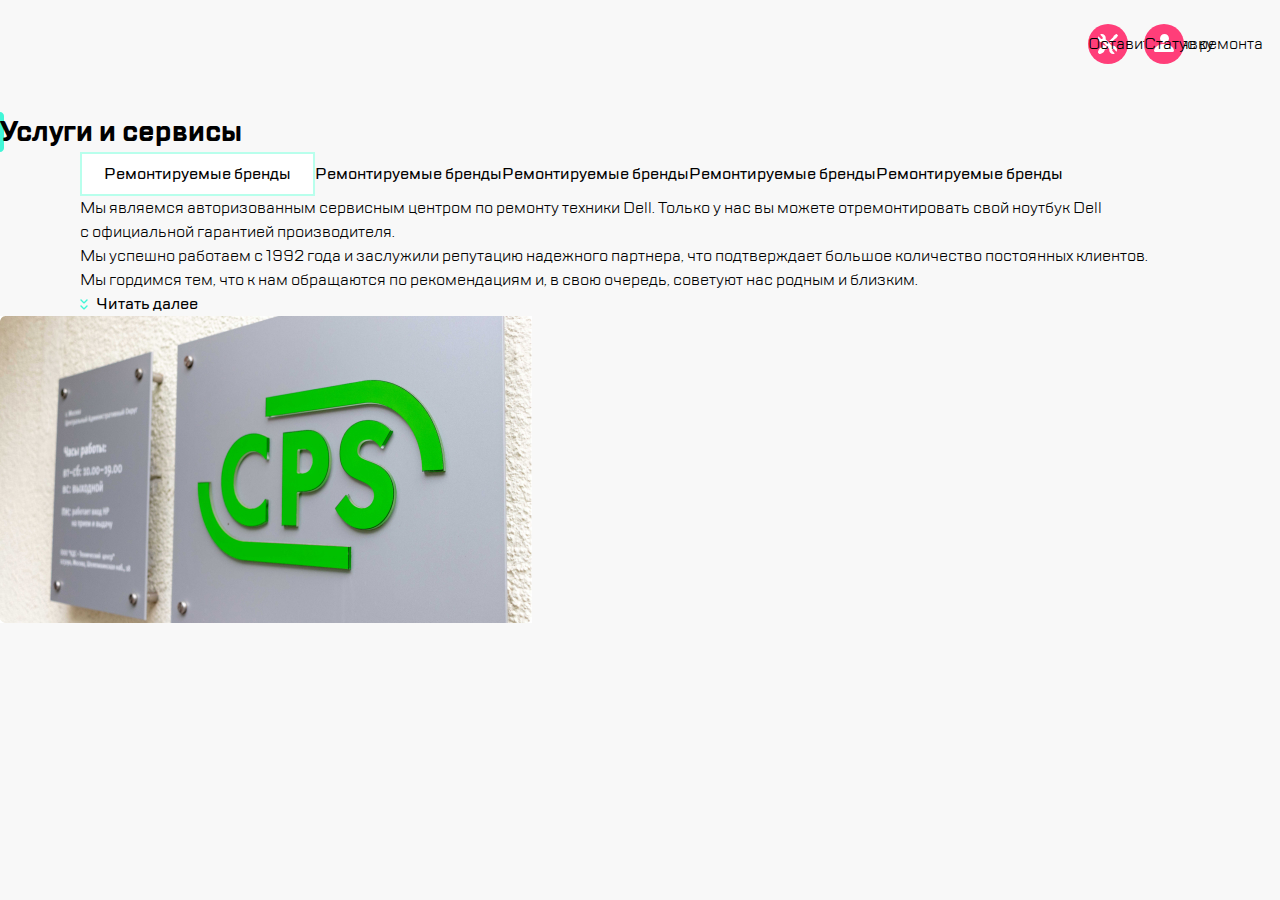
==== index.html @ ed2ea886 "All adaptives exept desktop" ====
<!DOCTYPE html>
<html lang="ru">
<head>
  <meta charset="UTF-8">
  <meta http-equiv="X-UA-Compatible" content="IE=edge">
  <meta name="viewport" content="width=device-width, initial-scale=1.0">
  <title>CPS</title>
  <link rel="stylesheet" href="css/normalize.css">
  <link rel="stylesheet" href="css/style.css">
</head>
<body>
  <header class="page-header">
    <nav class="nav page-header__nav">
      <div class="container nav__container">
        <div class="nav__menu-buttons">
          <button class="nav__button nav__button--burger" title="Меню"></button>
          <a href="#" class="logo logo__link">
            <img src="img/logo.svg" alt="Логотип" class="logo__img">
          </a>
        </div>
        <div class="nav__corner-buttons">
          <button class="nav__button nav__button--repair corner-button"></button>
          <button class="nav__button nav__button--status corner-button"></button>
        </div>
      </div>
    </nav>
    <h1 class="header__title">Услуги и сервисы</h1>
  </header>
  <main class="main">
    <section class="info">
      <div class="choose-list">
        <div class="container choose-list__container">
          <ul class="info__list">
            <li class="info__list-item">
              <button class="info__button info__button--active" title="Ремонтируемые бренды">
                Ремонтируемые бренды
              </button>
            </li>
            <li class="info__list-item">
              <button class="info__button">
                Ремонтируемые бренды
              </button>
            </li>
            <li class="info__list-item">
              <button class="info__button">
                Ремонтируемые бренды
              </button>
            </li>
            <li class="info__list-item">
              <button class="info__button">
                Ремонтируемые бренды
              </button>
            </li>
            <li class="info__list-item">
              <button class="info__button">
                Ремонтируемые бренды
              </button>
            </li>
          </ul>
          <a href="#" class="info__link">Отзывы</a>
        </div>
      </div>
      <div class="description-area">
        <div class="container description-area__container">
          <div class="description-area__content">
            <div class="description-area__text">
              <p class="description-area__paragraph">Мы&nbsp;являемся авторизованным сервисным центром по&nbsp;ремонту техники Dell. Только у&nbsp;нас вы&nbsp;можете отремонтировать свой ноутбук Dell с&nbsp;официальной гарантией производителя.</p>
              <p class="description-area__paragraph">Мы&nbsp;успешно работаем с&nbsp;1992 года и&nbsp;заслужили репутацию надежного партнера, что подтверждает большое количество постоянных клиентов. Мы&nbsp;гордимся тем, что к&nbsp;нам обращаются по&nbsp;рекомендациям&nbsp;и, в&nbsp;свою очередь, советуют нас родным и&nbsp;близким.</p>
            </div>
            <button class="description-area__opener-button" title="Читать далее">Читать далее</button>
          </div>
        </div>
        <img src="img/info.jpg" alt="Фото CPS" class="description-area__img">
      </div>
    </section>
  </main>
</body>
</html>
---- css/style.css ----
html {
  box-sizing: border-box;
}

*,
*::before,
*::after {
  box-sizing: inherit;
}

a {
  color: inherit;
  text-decoration: none;
}

img {
  max-width: 100%;
  vertical-align: top;
}

ul, ol {
  margin: 0;
  padding: 0;
  list-style: none;
  font-size: 0;
}

h1,
h2,
h3,
h4,
h5,
h6,
p {
  margin: 0;
}

button {
  padding: 0;
}

@font-face {
  font-family: "TTLakes";
  src: local("TTLakes-Regular"),
    url("../fonts/TTLakes-Regular.woff") format("woff");
  font-weight: 400;
  font-style: normal;
  font-display: swap;
}

@font-face {
  font-family: "TTLakes";
  src: local("TTLakes-Bold"),
    url("../fonts/TTLakes-Bold.woff") format("woff");
  font-weight: 700;
  font-style: normal;
  font-display: swap;
}

@font-face {
  font-family: "TTLakes";
  src: local("TTLakes-Medium"),
    url("../fonts/TTLakes-Medium.woff") format("woff");
  font-weight: 500;
  font-style: normal;
  font-display: swap;
}

body {
  font-family: "TTLakes", Arial, Helvetica, sans-serif;
  background: #F8F8F8;
}

.page-header__nav {
  margin-bottom: 24px;
}

.nav__menu-buttons {
  display: flex;
  align-items: center;
}

.nav__button {
  width: 40px;
  height: 40px;
  border: none;
  cursor: pointer;
}

.nav__button--burger {
  background: url(../img/burger.svg);
}

.logo__img {
  width: 97px;
  height: 51px;
}

.nav__corner-buttons {
  margin-left: auto;
  display: flex;
  align-items: center;
}

.nav__button--repair {
  background: url(../img/repair.svg);
  margin-right: 16px;
}

.nav__button--status {
  background: url(../img/status.svg);
}

.header__title {
  font-size: 28px;
  line-height: 40px;
  font-weight: 700;
  background: url(../img/highlight.svg) no-repeat;
}

.info__list {
  display: flex;
  align-items: center;
  overflow-y: scroll;
  scrollbar-width: none;
  -ms-overflow-style: none;
}

.info__list::-webkit-scrollbar {
  width: 0;
}

.info__button {
  border: none;
  background-color: transparent;
  cursor: pointer;
  font-size: 16px;
  line-height: 24px;
  font-weight: 500;
  white-space: nowrap;
}

.info__button--active {
  padding: 8px 22px;
  border: 2px solid #B8FFEC;
  background: #fff;
}

.info__link {
  display: none;
}

.description-area__paragraph {
  font-size: 16px;
  line-height: 24px;
  font-weight: 400;
}

.description-area__opener-button {
  padding-left: 16px;
  font-size: 16px;
  line-height: 24px;
  font-weight: 500;
  border: none;
  background-color: transparent;
  cursor: pointer;
  background: url(../img/opener-icon.svg) no-repeat left center;
}

.description-area__content {
  display: flex;
  flex-direction: column;
  align-items: flex-start;
}

.description-area__container {
  display: flex;
  align-items: flex-start;
}

@media (min-width: 320px) and (max-width: 767px) {
  .container {
    width: 100%;
    height: 88px;
  }

  .nav__container {
    display: flex;
    align-items: center;
    padding: 24px 16px;
    background: #fff;
    border-bottom: 1px solid #D9FFF5;
  }

  .nav__button--burger {
    margin-right: 17px;
  }

  .logo__link::after {
    content: "";
    position: absolute;
    top: 28px;
    left: 186px;
    height: 32px;
    border-left: 2px solid #EAEAEA;
    cursor: auto;
  }

  .nav__button-text {
    display: none;
  }

  .header__title {
    padding-left: 16px;
  }

  .page-header {
    margin-bottom: 24px;
  }

  .choose-list__container {
    padding-left: 16px;
  }

  .info__list-item:not(:last-child) {
    margin-right: 20px;
  }

  .info__list {
    margin-bottom: 24px;
  }

  .description-area__text {
    height: 140px;
    overflow: hidden;
    margin-bottom: 16px;
  }

  .description-area__paragraph:first-child {
    margin-bottom: 16px;
  }

  .description-area {
    display: flex;
    flex-direction: column;
  }

  .description-area__container {
    flex: 1 1 100%;
    padding: 0 16px;
    margin-bottom: 16px;
  }
}

@media (min-width: 768px) and (max-width: 1119px) {
  .container {
    width: 100%;
    height: 88px;
  }

  .nav__container {
    position: relative;
    display: flex;
    align-items: center;
    padding: 24px;
    background: #fff;
    border-bottom: 1px solid #D9FFF5;
  }

  .nav__button--burger {
    margin-right: 42px;
  }

  .nav__button--burger::after {
    content: "";
    position: absolute;
    top: 28px;
    left: 84px;
    height: 32px;
    border-left: 2px solid #EAEAEA;
    cursor: auto;
  }

  .nav__button-text {
    display: none;
  }

  .page-header {
    margin-bottom: 32px;
  }

  .info__list-item:not(:last-child) {
    margin-right: 16px;
  }

  .header__title {
    padding-left: 24px;
  }

  .choose-list__container {
    padding-left: 24px;
  }

  .description-area {
    display: flex;
    align-items: flex-start;
  }

  .description-area__container {
    padding-left: 24px;
    width: auto;
  }

  .description-area__text {
    width: 320px;
    height: 190px;
    overflow: hidden;
    margin-bottom: 10px;
  }

  .description-area__paragraph:first-child {
    margin-bottom: 24px;
  }

  .description-area__img {
    width: 360px;
  }
}

@media (min-width: 1120px) {
  .container {
    width: 1120px;
    margin: 0 auto;
  }

  .nav__container {
    display: flex;
    align-items: center;
    padding: 24px 16px;
  }

  .nav__menu-buttons {
    display: none;
  }

  .nav__corner-buttons:first-child {
    margin-right: 32px;
  }

  .nav__button--repair::before {
    display: inline-block;
    content: 'Оставить заявку';
    font-size: 16px;
    line-height: 24px;
    white-space: nowrap;
    margin-right: 8px;
  }

  .nav__button--status::before {
    display: inline-block;
    content: 'Статус ремонта';
    font-size: 16px;
    line-height: 24px;
    white-space: nowrap;
    margin-right: 8px;
  }

}
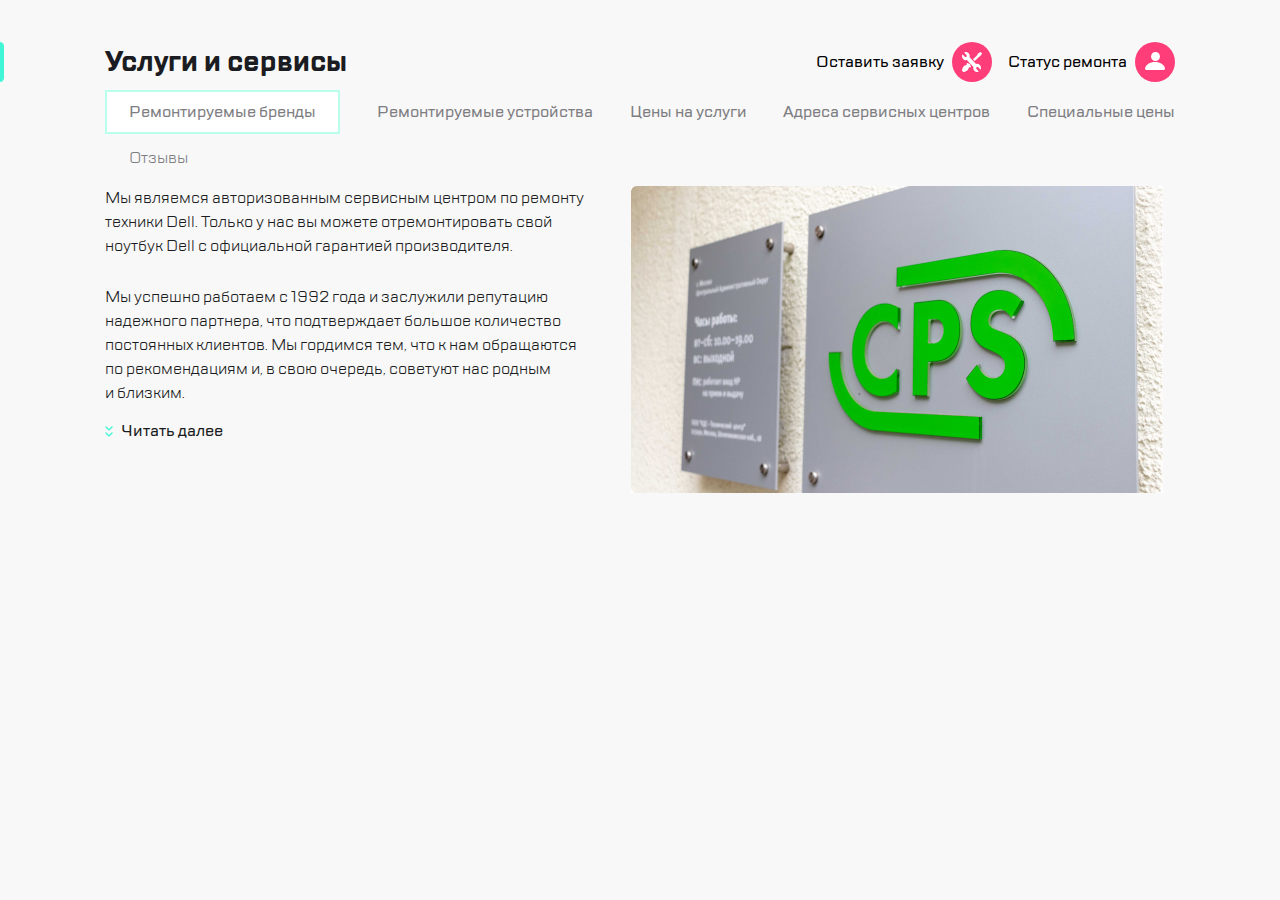
==== commit 873bfcb8: "Html structure reworked, added desktop adaptive" ====
--- a/index.html
+++ b/index.html
@@ -10,21 +10,32 @@
 </head>
 <body>
   <header class="page-header">
-    <nav class="nav page-header__nav">
-      <div class="container nav__container">
-        <div class="nav__menu-buttons">
-          <button class="nav__button nav__button--burger" title="Меню"></button>
-          <a href="#" class="logo logo__link">
-            <img src="img/logo.svg" alt="Логотип" class="logo__img">
-          </a>
+    <div class="container page-header-container">
+      <nav class="nav page-header__nav">
+        <div class="nav__area">
+          <div class="nav__menu-buttons">
+            <button class="nav__button nav__button--burger" title="Меню"></button>
+            <a href="#" class="logo logo__link">
+              <img src="img/logo.svg" alt="Логотип" class="logo__img">
+            </a>
+          </div>
+          <div class="tablet-buttons nav__tablet-buttons">
+            <button class="nav__button tablet-buttons__button nav__button--call" title="Позвонить"></button>
+            <button class="nav__button tablet-buttons__button nav__button--chat" title="Обратная связь"></button>
+            <button class="nav__button tablet-buttons__button nav__button--profile" title="Профиль"></button>
+          </div>
+          <div class="nav__corner-buttons">
+            <button class="nav__button nav__button--repair corner-button" title="Оставить заявку">
+              <span class="corner-button__text">Оставить заявку</span>
+            </button>
+            <button class="nav__button nav__button--status corner-button" title="Статус ремонта">
+              <span class="corner-button__text">Статус ремонта</span>
+            </button>
+          </div>
         </div>
-        <div class="nav__corner-buttons">
-          <button class="nav__button nav__button--repair corner-button"></button>
-          <button class="nav__button nav__button--status corner-button"></button>
-        </div>
-      </div>
-    </nav>
-    <h1 class="header__title">Услуги и сервисы</h1>
+      </nav>
+      <h1 class="header__title">Услуги и сервисы</h1>
+    </div>
   </header>
   <main class="main">
     <section class="info">
@@ -37,23 +48,23 @@
               </button>
             </li>
             <li class="info__list-item">
-              <button class="info__button">
-                Ремонтируемые бренды
+              <button class="info__button" title="Ремонтируемые устройства">
+                Ремонтируемые устройства
               </button>
             </li>
             <li class="info__list-item">
-              <button class="info__button">
-                Ремонтируемые бренды
+              <button class="info__button" title="Цены на услуги">
+                Цены на услуги
               </button>
             </li>
             <li class="info__list-item">
-              <button class="info__button">
-                Ремонтируемые бренды
+              <button class="info__button" title="Адреса сервисных центров">
+                Адреса сервисных центров
               </button>
             </li>
             <li class="info__list-item">
-              <button class="info__button">
-                Ремонтируемые бренды
+              <button class="info__button" title="Специальные цены">
+                Специальные цены
               </button>
             </li>
           </ul>
@@ -69,8 +80,8 @@
             </div>
             <button class="description-area__opener-button" title="Читать далее">Читать далее</button>
           </div>
+          <img src="img/info.jpg" alt="Фото CPS" class="description-area__img">
         </div>
-        <img src="img/info.jpg" alt="Фото CPS" class="description-area__img">
       </div>
     </section>
   </main>
--- a/css/style.css
+++ b/css/style.css
@@ -68,6 +68,8 @@
 
 body {
   font-family: "TTLakes", Arial, Helvetica, sans-serif;
+  font-size: 16px;
+  color: #1B1C21;
   background: #F8F8F8;
 }
 
@@ -112,6 +114,7 @@
 }
 
 .header__title {
+  color: #1B1C21;
   font-size: 28px;
   line-height: 40px;
   font-weight: 700;
@@ -148,6 +151,7 @@
 
 .info__link {
   display: none;
+  color: #7E7E82;
 }
 
 .description-area__paragraph {
@@ -158,6 +162,7 @@
 
 .description-area__opener-button {
   padding-left: 16px;
+  color: #1B1C21;
   font-size: 16px;
   line-height: 24px;
   font-weight: 500;
@@ -178,13 +183,36 @@
   align-items: flex-start;
 }
 
+.info__button {
+  color: #7E7E82;
+}
+
+.tablet-buttons {
+  display: none;
+}
+
+.nav__button--call {
+  background: url(../img/call.svg);
+}
+
+.nav__button--chat {
+  background: url(../img/chat.svg);
+}
+
+.nav__button--profile {
+  background: url(../img/profile.svg);
+}
+
+.corner-button__text {
+  display: none;
+}
+
 @media (min-width: 320px) and (max-width: 767px) {
   .container {
     width: 100%;
-    height: 88px;
-  }
-
-  .nav__container {
+  }
+
+  .nav__area {
     display: flex;
     align-items: center;
     padding: 24px 16px;
@@ -218,16 +246,16 @@
     margin-bottom: 24px;
   }
 
+  .choose-list {
+    margin-bottom: 24px;
+  }
+
   .choose-list__container {
     padding-left: 16px;
   }
 
   .info__list-item:not(:last-child) {
     margin-right: 20px;
-  }
-
-  .info__list {
-    margin-bottom: 24px;
   }
 
   .description-area__text {
@@ -240,26 +268,23 @@
     margin-bottom: 16px;
   }
 
-  .description-area {
+  .description-area__content {
+    margin-bottom: 16px;
+  }
+
+  .description-area__container {
     display: flex;
     flex-direction: column;
-  }
-
-  .description-area__container {
-    flex: 1 1 100%;
     padding: 0 16px;
-    margin-bottom: 16px;
   }
 }
 
 @media (min-width: 768px) and (max-width: 1119px) {
   .container {
     width: 100%;
-    height: 88px;
-  }
-
-  .nav__container {
-    position: relative;
+  }
+
+  .nav__area {
     display: flex;
     align-items: center;
     padding: 24px;
@@ -281,10 +306,32 @@
     cursor: auto;
   }
 
+  .nav__corner-buttons {
+    margin-left: 42px;
+  }
+
   .nav__button-text {
     display: none;
   }
 
+  .tablet-buttons {
+    display: block;
+    margin-left: auto;
+  }
+
+  .tablet-buttons::after {
+    content: "";
+    position: absolute;
+    top: 28px;
+    right: 140px;
+    height: 32px;
+    border-left: 2px solid #EAEAEA;
+  }
+
+  .tablet-buttons__button:not(:last-child) {
+    margin-right: 16px;
+  }
+
   .page-header {
     margin-bottom: 32px;
   }
@@ -297,18 +344,22 @@
     padding-left: 24px;
   }
 
+  .choose-list {
+    margin-bottom: 32px;
+  }
+
   .choose-list__container {
     padding-left: 24px;
   }
 
-  .description-area {
+  .description-area__content {
+    margin-right: 48px;
+  }
+
+  .description-area__container {
     display: flex;
     align-items: flex-start;
-  }
-
-  .description-area__container {
     padding-left: 24px;
-    width: auto;
   }
 
   .description-area__text {
@@ -329,11 +380,22 @@
 
 @media (min-width: 1120px) {
   .container {
-    width: 1120px;
+    width: 1070px;
     margin: 0 auto;
   }
 
-  .nav__container {
+  .page-header {
+    margin-bottom: 8px;
+  }
+
+  .page-header-container {
+    padding-top: 42px;
+    display: flex;
+    align-items: center;
+    justify-content: space-between;
+  }
+
+  .nav__area {
     display: flex;
     align-items: center;
     padding: 24px 16px;
@@ -343,26 +405,75 @@
     display: none;
   }
 
+  .page-header__nav {
+    order: 2;
+  }
+
   .nav__corner-buttons:first-child {
     margin-right: 32px;
   }
 
-  .nav__button--repair::before {
-    display: inline-block;
-    content: 'Оставить заявку';
+  .header__title {
+    order: 1;
+    background: inherit;
+  }
+
+  .page-header::before {
+    content: "";
+    display: block;
+    position: absolute;
+    top: 42px;
+    width: 4px;
+    height: 40px;
+    background: url(../img/highlight.svg);
+  }
+
+  .nav__area {
+    padding: 0;
+  }
+
+  .corner-button {
+    width: auto;
+    padding-right: 48px;
+    background-repeat: no-repeat;
+    background-position: right;
+  }
+
+  .corner-button__text {
+    display: block;
     font-size: 16px;
-    line-height: 24px;
-    white-space: nowrap;
-    margin-right: 8px;
-  }
-
-  .nav__button--status::before {
-    display: inline-block;
-    content: 'Статус ремонта';
-    font-size: 16px;
-    line-height: 24px;
-    white-space: nowrap;
-    margin-right: 8px;
-  }
-
-}
+    font-weight: 500;
+  }
+
+  .page-header__nav {
+    display: flex;
+    margin: 0;
+  }
+
+  .choose-list {
+    margin-bottom: 19px;
+  }
+
+  .info__list {
+    justify-content: space-between;
+    margin-bottom: 15px;
+  }
+
+  .info__link {
+    display: block;
+    margin-left: 24px;
+  }
+
+  .description-area__text {
+    width: 490px;
+    margin-bottom: 14px;
+  }
+
+  .description-area__paragraph:first-child {
+    margin-bottom: 27px;
+  }
+
+  .description-area__content {
+    margin-right: 36px;
+  }
+}
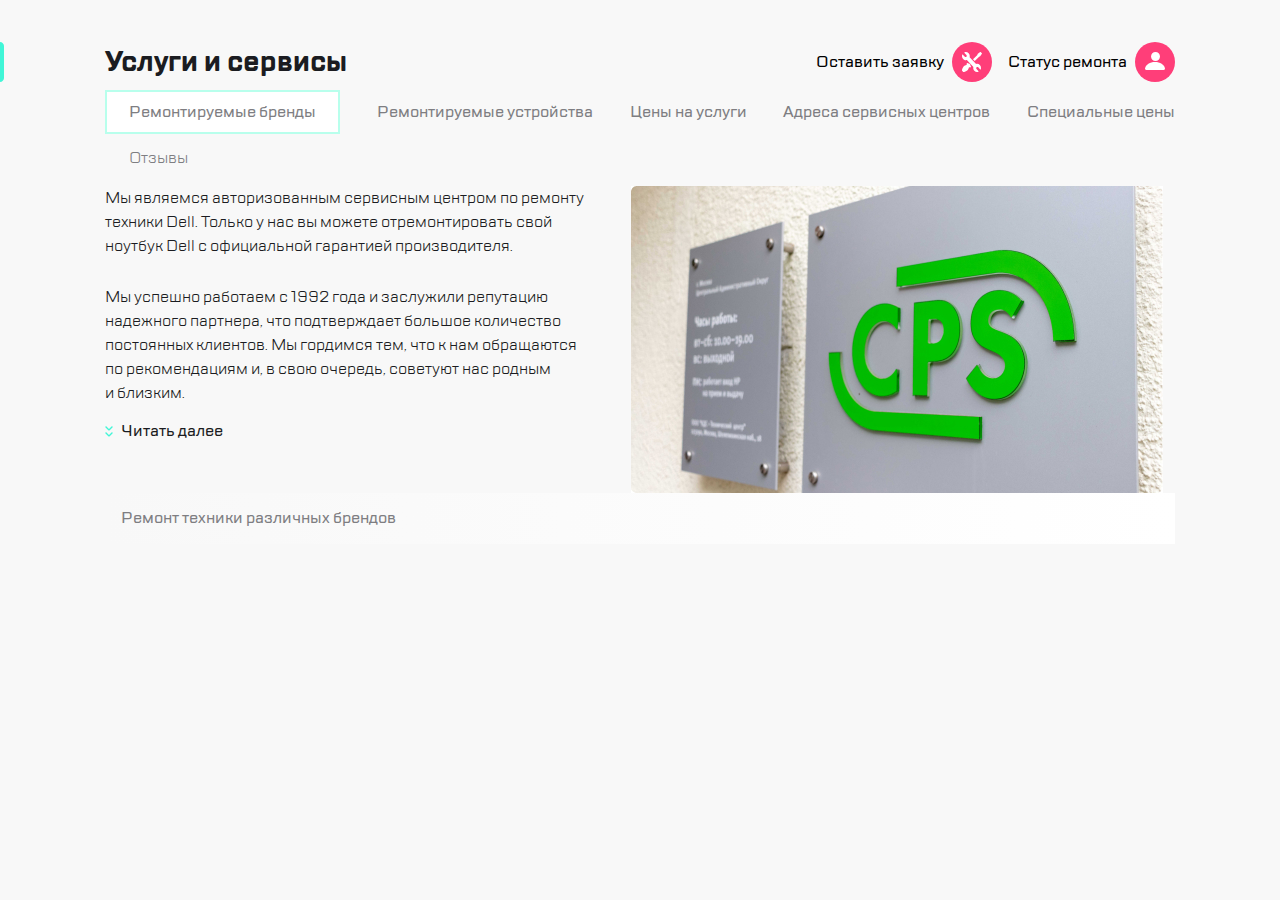
==== commit ddb99e23: "slider test" ====
--- a/index.html
+++ b/index.html
@@ -6,6 +6,7 @@
   <meta name="viewport" content="width=device-width, initial-scale=1.0">
   <title>CPS</title>
   <link rel="stylesheet" href="css/normalize.css">
+  <link rel="stylesheet" href="https://unpkg.com/swiper@8/swiper-bundle.min.css"/>
   <link rel="stylesheet" href="css/style.css">
 </head>
 <body>
@@ -84,6 +85,36 @@
         </div>
       </div>
     </section>
+    <section class="services">
+      <div class="container services-container">
+        <h2 class="services__title">Ремонт техники различных брендов</h2>
+        <div class="swiper">
+          <div class="swiper-wrapper">
+            <div class="swiper-slide">Slide 1</div>
+            <div class="swiper-slide">Slide 2</div>
+            <div class="swiper-slide">Slide 3</div>
+            <div class="swiper-slide">Slide 3</div>
+            <div class="swiper-slide">Slide 3</div>
+            <div class="swiper-slide">Slide 3</div>
+            <div class="swiper-slide">Slide 3</div>
+            <div class="swiper-slide">Slide 3</div>
+            <div class="swiper-slide">Slide 3</div>
+          </div>
+          <div class="swiper-pagination"></div>
+        </div>
+        <script src="https://unpkg.com/swiper/swiper-bundle.min.js"></script>
+        <script>
+          const swiper = new Swiper(".swiper", {
+            slidesPerView: "auto",
+            spaceBetween: 30,
+            pagination: {
+              el: ".swiper-pagination",
+              clickable: true,
+            },
+          });
+        </script>
+      </div>
+    </section>
   </main>
 </body>
 </html>
--- a/css/style.css
+++ b/css/style.css
@@ -207,6 +207,29 @@
   display: none;
 }
 
+.services-container {
+  background-color:  #F2F2F2;
+}
+
+.swiper {
+  display: none;
+  background-color: inherit;
+}
+
+.services__title {
+  padding: 16px;
+  color: #7E7E82;
+  font-size: 16px;
+  font-weight: 500;
+  background: linear-gradient(to right, #F8F8F8, #FFFFFF);
+}
+
+.swiper-slide {
+  width: 240px;
+  height: 70px;
+  border: 1px solid black;
+}
+
 @media (min-width: 320px) and (max-width: 767px) {
   .container {
     width: 100%;
@@ -277,6 +300,15 @@
     flex-direction: column;
     padding: 0 16px;
   }
+
+  .swiper {
+    display: block;
+    height: 100px;
+  }
+
+  .services-container {
+    padding-left: 16px;
+  }
 }
 
 @media (min-width: 768px) and (max-width: 1119px) {
@@ -477,3 +509,159 @@
     margin-right: 36px;
   }
 }
+
+/* Mobile menu */
+
+.mobile-menu {
+  display: flex;
+  flex-direction: column;
+  background-color: #fff;
+  width: 320px;
+  box-shadow: -2px 0px 4px rgba(69, 79, 126, 0.02), 16px 0px 52px rgba(14, 24, 80, 0.2);
+}
+
+.mobile-menu .nav__menu-buttons {
+  display: flex;
+}
+
+.mobile-menu .nav__button--burger::after {
+  display: none;
+}
+
+.mobile-menu .container {
+  width: 100%;
+}
+
+.mobile-menu .logo__link::after {
+  display: none;
+}
+
+.mobile-menu-header {
+  margin-bottom: 47px;
+}
+
+.mobile-menu .nav__area {
+  padding: 23px 24px 0;
+  border: none;
+  justify-content: space-between;
+}
+
+.mobile-menu .nav__button--burger {
+  background: url(../img/close.svg);
+  margin-right: 17px;
+}
+
+.nav__button--search {
+  background: url(../img/search.svg);
+}
+
+.categories__list {
+  display: flex;
+  flex-direction: column;
+}
+
+.categories__item {
+  display: flex;
+  align-items: center;
+  padding-left: 24px;
+  height: 32px;
+  font-size: 16px;
+  line-height: 24px;
+  font-weight: 500;
+}
+
+.categories__item:not(:last-child) {
+  margin-bottom: 28px;
+}
+
+.categories__list .active {
+  color: #7E7E82;
+  background: url(../img/highlight-menu.svg) no-repeat left center;
+}
+
+.categories__button {
+  border: none;
+  background-color: transparent;
+  cursor: pointer;
+}
+
+.categories__item:not(.active):hover {
+  background: linear-gradient(90deg, rgba(215,215,219,1) 0%, rgba(226,226,233,1) 47%, rgba(255,255,255,1) 100%);
+}
+
+.categories__item:not(.active):hover .categories__button {
+  transition-duration: 300ms;
+  transform: scale(1.1);
+}
+
+.mobile-menu__main {
+  margin-bottom: 20px;
+  flex-grow: 1;
+}
+
+.mobile-menu__footer {
+  flex: 0 0 auto;
+}
+
+.contacts__container {
+  padding-left: 24px;
+  padding-bottom: 32px;
+}
+
+.contacts__buttons {
+  display: block;
+  font-size: 0;
+  margin-bottom: 16px;
+}
+
+.contacts .tablet-buttons__button:not(:last-child) {
+  margin-right: 16px;
+}
+
+.contacts__address {
+  display: flex;
+  flex-direction: column;
+  font-style: inherit;
+  margin-bottom: 40px;
+}
+
+.contacts__link--mail {
+  margin-bottom: 12px;
+}
+
+.contacts__link--phone {
+  font-size: 24px;
+  line-height: 32px;
+  font-weight: 800;
+}
+
+.language__list {
+  display: flex;
+}
+
+.language__item {
+  font-size: 16px;
+  font-weight: 500;
+}
+
+.language__item:not(:last-child) {
+  margin-right: 7px;
+}
+
+.language .active {
+  color: #7E7E82;
+}
+
+.language__item:not(.active):hover {
+  transform: scale(1.1);
+}
+
+.mobile-menu .nav__button:hover {
+  transition-duration: 200ms;
+  transform: scale(1.2);
+}
+
+.mobile-menu .nav__button--burger:hover {
+  transition-duration: 300ms;
+  transform: rotate(180deg) scale(1.2);
+}
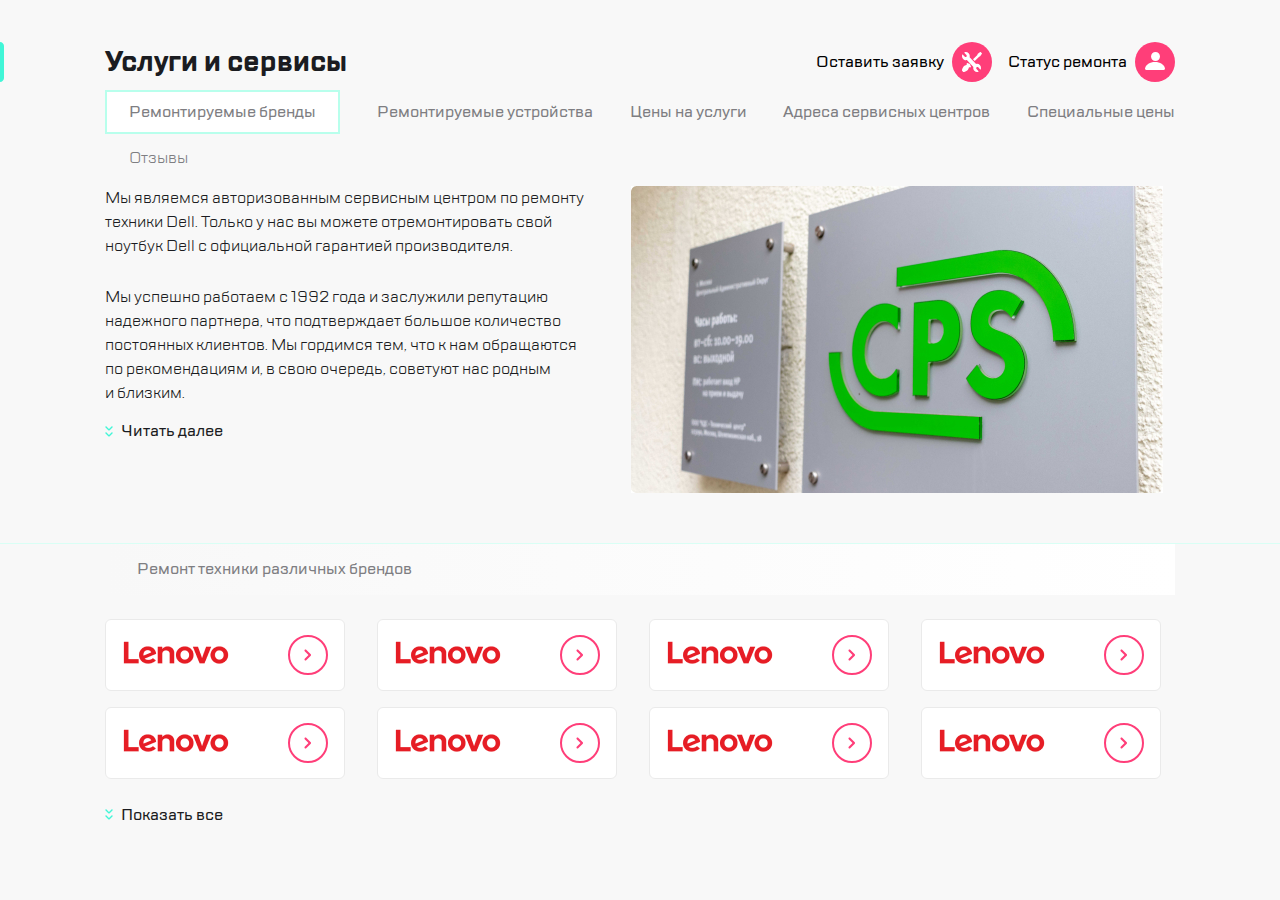
==== commit f5ec12d3: "Made services section for all resolutions" ====
--- a/index.html
+++ b/index.html
@@ -39,7 +39,7 @@
     </div>
   </header>
   <main class="main">
-    <section class="info">
+    <section class="info section-outlay">
       <div class="choose-list">
         <div class="container choose-list__container">
           <ul class="info__list">
@@ -79,42 +79,140 @@
               <p class="description-area__paragraph">Мы&nbsp;являемся авторизованным сервисным центром по&nbsp;ремонту техники Dell. Только у&nbsp;нас вы&nbsp;можете отремонтировать свой ноутбук Dell с&nbsp;официальной гарантией производителя.</p>
               <p class="description-area__paragraph">Мы&nbsp;успешно работаем с&nbsp;1992 года и&nbsp;заслужили репутацию надежного партнера, что подтверждает большое количество постоянных клиентов. Мы&nbsp;гордимся тем, что к&nbsp;нам обращаются по&nbsp;рекомендациям&nbsp;и, в&nbsp;свою очередь, советуют нас родным и&nbsp;близким.</p>
             </div>
-            <button class="description-area__opener-button" title="Читать далее">Читать далее</button>
+            <button class="opener-button description-aria__opener-button" title="Читать далее">Читать далее</button>
           </div>
           <img src="img/info.jpg" alt="Фото CPS" class="description-area__img">
         </div>
       </div>
     </section>
-    <section class="services">
-      <div class="container services-container">
-        <h2 class="services__title">Ремонт техники различных брендов</h2>
+    <section class="services section-outlay">
+      <div class="container services__container">
+        <h2 class="section-title services__section-title">Ремонт техники различных брендов</h2>
         <div class="swiper">
           <div class="swiper-wrapper">
-            <div class="swiper-slide">Slide 1</div>
-            <div class="swiper-slide">Slide 2</div>
-            <div class="swiper-slide">Slide 3</div>
-            <div class="swiper-slide">Slide 3</div>
-            <div class="swiper-slide">Slide 3</div>
-            <div class="swiper-slide">Slide 3</div>
-            <div class="swiper-slide">Slide 3</div>
-            <div class="swiper-slide">Slide 3</div>
-            <div class="swiper-slide">Slide 3</div>
+            <div class="swiper-slide">
+              <a href="" class="swiper__link">
+                <div class="swiper__button"></div>
+              </a>
+            </div>
+            <div class="swiper-slide">
+              <a href="" class="swiper__link">
+                <div class="swiper__button"></div>
+              </a>
+            </div>
+            <div class="swiper-slide">
+              <a href="" class="swiper__link">
+                <div class="swiper__button"></div>
+              </a>
+            </div>
+            <div class="swiper-slide">
+              <a href="" class="swiper__link">
+                <div class="swiper__button"></div>
+              </a>
+            </div>
+            <div class="swiper-slide">
+              <a href="" class="swiper__link">
+                <div class="swiper__button"></div>
+              </a>
+            </div>
+            <div class="swiper-slide">
+              <a href="" class="swiper__link">
+                <div class="swiper__button"></div>
+              </a>
+            </div>
+            <div class="swiper-slide">
+              <a href="" class="swiper__link">
+                <div class="swiper__button"></div>
+              </a>
+            </div>
+            <div class="swiper-slide">
+              <a href="" class="swiper__link">
+                <div class="swiper__button"></div>
+              </a>
+            </div>
+            <div class="swiper-slide">
+              <a href="" class="swiper__link">
+                <div class="swiper__button"></div>
+              </a>
+            </div>
           </div>
           <div class="swiper-pagination"></div>
         </div>
-        <script src="https://unpkg.com/swiper/swiper-bundle.min.js"></script>
-        <script>
-          const swiper = new Swiper(".swiper", {
-            slidesPerView: "auto",
-            spaceBetween: 30,
-            pagination: {
-              el: ".swiper-pagination",
-              clickable: true,
-            },
-          });
-        </script>
+        <div class="brands">
+          <div class="brands__wrapper brands-hidden">
+            <div class="swiper-slide">
+              <a href="" class="swiper__link">
+                <div class="swiper__button"></div>
+              </a>
+            </div>
+            <div class="swiper-slide">
+              <a href="" class="swiper__link">
+                <div class="swiper__button"></div>
+              </a>
+            </div>
+            <div class="swiper-slide">
+              <a href="" class="swiper__link">
+                <div class="swiper__button"></div>
+              </a>
+            </div>
+            <div class="swiper-slide">
+              <a href="" class="swiper__link">
+                <div class="swiper__button"></div>
+              </a>
+            </div>
+            <div class="swiper-slide">
+              <a href="" class="swiper__link">
+                <div class="swiper__button"></div>
+              </a>
+            </div>
+            <div class="swiper-slide">
+              <a href="" class="swiper__link">
+                <div class="swiper__button"></div>
+              </a>
+            </div>
+            <div class="swiper-slide">
+              <a href="" class="swiper__link">
+                <div class="swiper__button"></div>
+              </a>
+            </div>
+            <div class="swiper-slide">
+              <a href="" class="swiper__link">
+                <div class="swiper__button"></div>
+              </a>
+            </div>
+            <div class="swiper-slide">
+              <a href="" class="swiper__link">
+                <div class="swiper__button"></div>
+              </a>
+            </div>
+            <div class="swiper-slide">
+              <a href="" class="swiper__link">
+                <div class="swiper__button"></div>
+              </a>
+            </div>
+            <div class="swiper-slide">
+              <a href="" class="swiper__link">
+                <div class="swiper__button"></div>
+              </a>
+            </div>
+          </div>
+          <button class="opener-button brands__opener-button">Показать все</button>
+        </div>
       </div>
     </section>
   </main>
+  <script src="https://unpkg.com/swiper/swiper-bundle.min.js"></script>
+  <script>
+    const swiper = new Swiper(".swiper", {
+      slidesPerView: "auto",
+      spaceBetween: 30,
+      pagination: {
+        el: ".swiper-pagination",
+        type: "bullets",
+        clickable: true,
+      },
+    });
+  </script>
+  <script src="js/script.js"></script>
 </body>
 </html>
--- a/css/style.css
+++ b/css/style.css
@@ -160,7 +160,7 @@
   font-weight: 400;
 }
 
-.description-area__opener-button {
+.opener-button {
   padding-left: 16px;
   color: #1B1C21;
   font-size: 16px;
@@ -207,27 +207,96 @@
   display: none;
 }
 
-.services-container {
-  background-color:  #F2F2F2;
-}
-
-.swiper {
-  display: none;
-  background-color: inherit;
-}
-
-.services__title {
+.services__container {
+  background-color:  #F8F8F8;
+}
+
+.section-title {
   padding: 16px;
   color: #7E7E82;
   font-size: 16px;
   font-weight: 500;
-  background: linear-gradient(to right, #F8F8F8, #FFFFFF);
+  background: linear-gradient(to right, #F8F8F8 0%, #FFFFFF 100%);
+  margin-bottom: 16px;
+}
+
+/* mobile slider */
+.swiper {
+  display: none;
+  background-color: inherit;
+}
+
+.swiper-wrapper {
+  box-sizing: inherit;
 }
 
 .swiper-slide {
   width: 240px;
-  height: 70px;
-  border: 1px solid black;
+  height: 72px;
+  border: 1px solid #EAEAEA;
+  border-radius: 6px;
+  background-color: #fff;
+  transition: border 200ms linear;
+}
+
+.swiper-slide:hover {
+  border-color: #FF3E79;
+}
+
+.swiper-slide:hover .swiper__button {
+  background-color:        #ebebeb ;
+}
+
+.swiper-pagination-bullet {
+  background-color: #DDDDDD;
+}
+
+.swiper-pagination-bullet-active {
+  background-color: #B5B6BC;
+}
+
+.swiper__link {
+  display: flex;
+  justify-content: flex-end;
+  align-items: center;
+  padding-right: 16px;
+  width: 100%;
+  height: 100%;
+  background: url(../img/lenovo.png) no-repeat;
+  background-position: 16px center;
+}
+
+.swiper__button {
+  margin-left: auto;
+  width: 40px;
+  height: 40px;
+  border-radius: 50%;
+  border: 2px solid #FF3E79;
+  background: url(../img/dropdown.svg) no-repeat center center;
+  transition: all 200ms ease;
+}
+
+.swiper-pagination {
+  bottom: 0px !important;
+}
+
+.brands__wrapper {
+  display: grid;
+  row-gap: 16px;
+  margin-bottom: 24px;
+}
+
+.brands-hidden {
+  height: 160px;
+  overflow: hidden;
+}
+
+.close-opener-bg {
+  background-image: url(../img/opener-close.svg);
+}
+
+.section-outlay:not(:first-child) {
+  border-top: 1px solid #D9FFF5;
 }
 
 @media (min-width: 320px) and (max-width: 767px) {
@@ -306,8 +375,16 @@
     height: 100px;
   }
 
-  .services-container {
+  .services__container {
     padding-left: 16px;
+  }
+
+  .brands {
+    display: none;
+  }
+
+  .section-outlay {
+    margin-bottom: 24px;
   }
 }
 
@@ -408,6 +485,29 @@
   .description-area__img {
     width: 360px;
   }
+
+  .services__container {
+    padding-left: 24px;
+  }
+
+  .services__section-title {
+    padding-left: 24px;
+    margin-bottom: 24px;
+  }
+
+  .brands__wrapper {
+    grid-template-columns: repeat(auto-fill, 224px);
+    column-gap: 24px;
+    row-gap: 16px;
+  }
+
+  .swiper-slide {
+    width: 224px;
+  }
+
+  .section-outlay {
+    margin-bottom: 32px;
+  }
 }
 
 @media (min-width: 1120px) {
@@ -508,6 +608,20 @@
   .description-area__content {
     margin-right: 36px;
   }
+
+  .brands__wrapper {
+    grid-template-columns: 240px 240px 240px 240px;
+    column-gap: 32px;
+  }
+
+  .section-outlay {
+    margin-bottom: 50px;
+  }
+
+  .services__section-title {
+    padding-left: 32px;
+    margin-bottom: 24px;
+  }
 }
 
 /* Mobile menu */
@@ -518,6 +632,12 @@
   background-color: #fff;
   width: 320px;
   box-shadow: -2px 0px 4px rgba(69, 79, 126, 0.02), 16px 0px 52px rgba(14, 24, 80, 0.2);
+}
+
+@media (min-height: 802px) {
+  .mobile-menu {
+    height: 100vh;
+  }
 }
 
 .mobile-menu .nav__menu-buttons {
@@ -576,7 +696,7 @@
 
 .categories__list .active {
   color: #7E7E82;
-  background: url(../img/highlight-menu.svg) no-repeat left center;
+  /* background: url(../img/highlight-menu.svg) no-repeat left center; */
 }
 
 .categories__button {
@@ -585,11 +705,11 @@
   cursor: pointer;
 }
 
-.categories__item:not(.active):hover {
-  background: linear-gradient(90deg, rgba(215,215,219,1) 0%, rgba(226,226,233,1) 47%, rgba(255,255,255,1) 100%);
-}
-
-.categories__item:not(.active):hover .categories__button {
+.categories__item:hover {
+  background: url(../img/highlight-menu.svg) no-repeat left center;
+}
+
+.categories__item:hover .categories__button {
   transition-duration: 300ms;
   transform: scale(1.1);
 }
@@ -652,7 +772,7 @@
   color: #7E7E82;
 }
 
-.language__item:not(.active):hover {
+.language__item:hover {
   transform: scale(1.1);
 }
 
